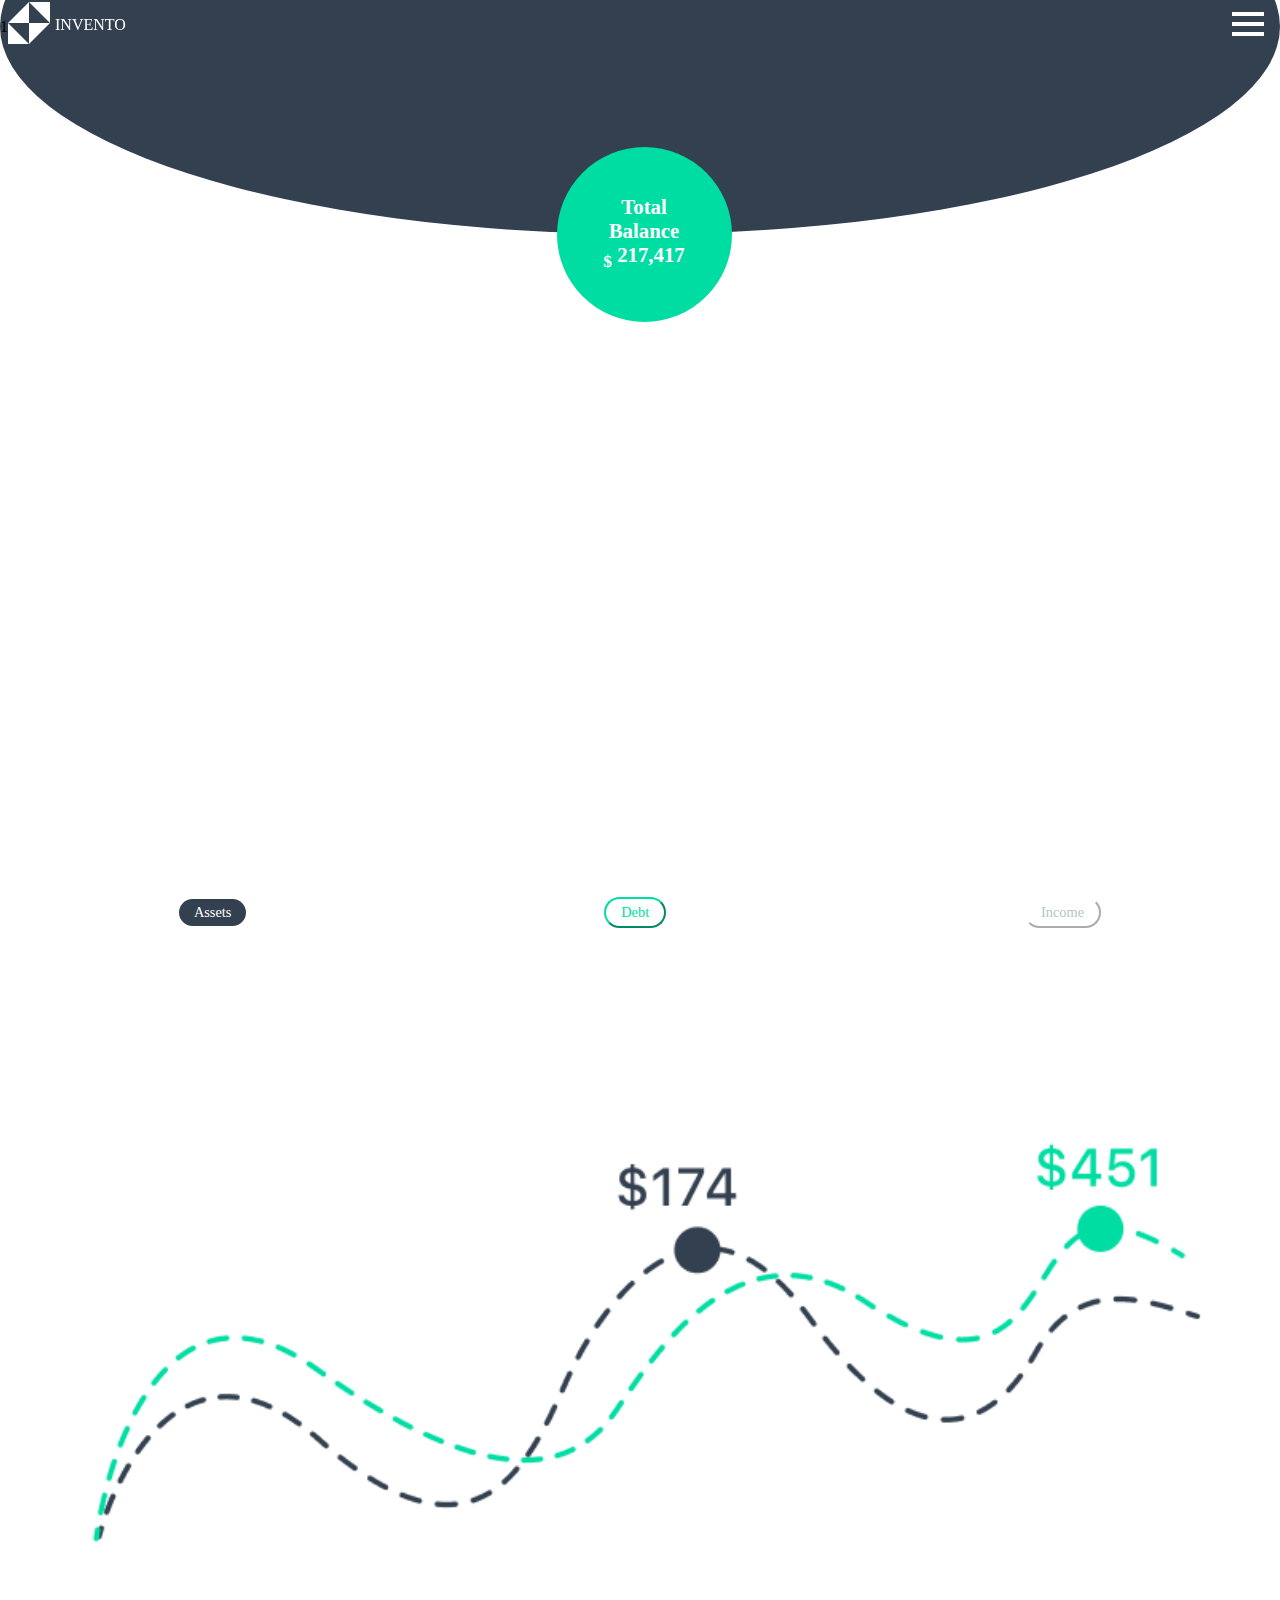
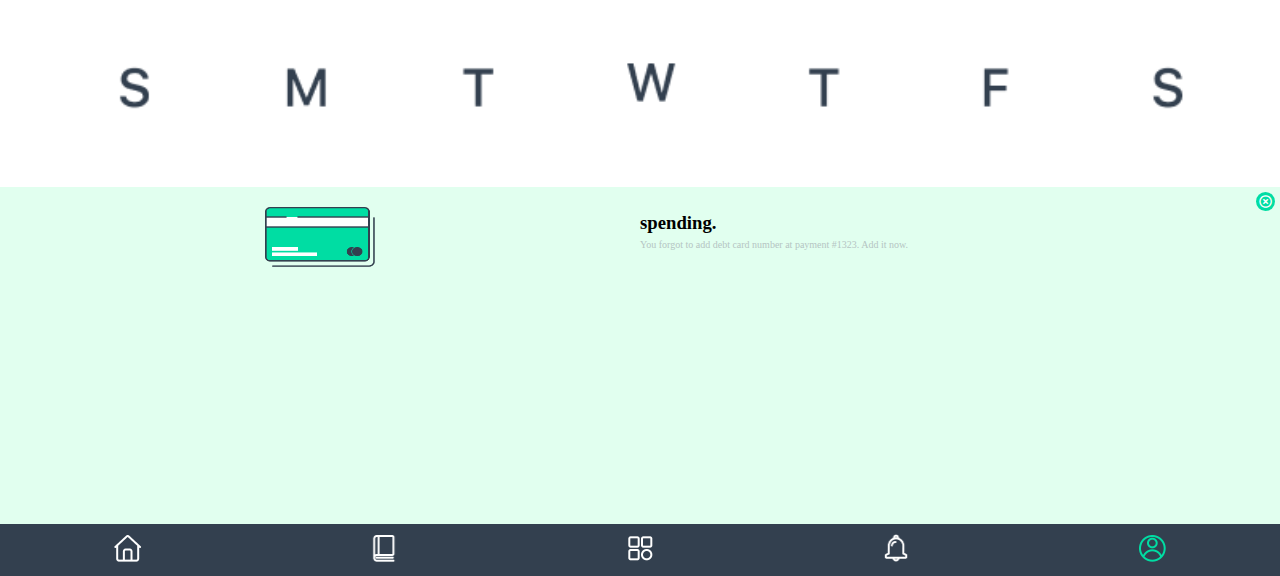
==== view/balance.html @ 16d6e0d0 "style: :lipstick: balance page completed" ====
<!DOCTYPE html>
<html lang="en">
<head>
    <meta charset="UTF-8">
    <meta name="viewport" content="width=device-width, initial-scale=1.0">
    <title>Virtual Wallet</title>
    <link rel="stylesheet" href="../css/balance.css"/>
    <link href='https://unpkg.com/boxicons@2.1.4/css/boxicons.min.css' rel='stylesheet'>
</head>
<body>
    <header class="header">
        <div class="header__logo">
            <div class="logo_icono">
                <img src="../storage/img/icono.png" alt="">
            </div>
            <div class="logo__titulo">invento</div>
        </div>
        <div class="header__menu">
            <i class='bx bx-menu'></i>
        </div>
    </header>

    <main class="main">
        <section class="fondo">
            <div>1</div>
            <section class="total">
                <div class="dinero_total">
                    <h2>Total</h2>
                    <h2>Balance</h2>
                    <h2><sub>$</sub> 217,417</h2>
                </div>
            </section>
        </section>
        <section class="opciones">
            <button class="button_1">Assets</button>
            <button class="button_2">Debt</button>
            <button class="button_3">Income</button>
        </section>
        <section class="graficas">
            <img src="../storage/img/grafica.png">
        </section>
        <section class="anuncio">
            <div class="banner_anuncio">
                <div class="imagen">
                    <img src="../storage/img/tarjeta.png" />
                </div>
                <div class="contenido">
                    <div class="close"><i class='bx bx-x-circle'></i></div>
                        <h3>spending.</h3>
                        <small>You forgot to add debt card number at payment #1323. Add it now.</small>
                </div>
            </div>
        </section>
    </main>

    <footer>
        <ul>
            <li>
                <a href="#"><img src="../storage/img/icon.png" alt=""></a>
            </li>
            <li>
                <a href="#"><img src="../storage/img/icon-1.png" alt=""></a>
            </li>
            <li>
                <a href="#"><img src="../storage/img/icon-2.png" alt=""></a>
            </li>
            <li>
                <a href=""><img src="../storage/img/icon-3.png" alt=""></a>
            </li>
            <li>
                <a href=""><img src="../storage/img/icon-4.png" alt=""></a>
            </li>
        </ul>
    </footer>
</body>
---- css/balance.css ----
@import url(variables.css);

*{
    padding: 0;
    margin: 0;
    box-sizing: border-box;
    font-family: "SF-Pro-Text-Regular";
}

.header{
    width: 100%;
    padding: 0 .5em;
    display: flex;
    flex-direction: row;
    justify-content: space-between;
    align-items: center;
    flex-wrap: nowrap;
    position: sticky;
    z-index: 2;
    top: 0;
}
.header__logo{
    display: flex;
    align-items: center;
    gap: 5px;

}

.logo__icono img{
    width: 3em;
}
.logo__titulo{
    color: var(--color-ternario);
    font-family: "SF-Pro-Text-Bold";
    text-transform: uppercase;
}

.header__menu i{
    font-size: 3em;
    color: var(--color-ternario);
}

.main{
    grid-gap: 10px;
    height: 100%;
    display: grid;
    grid-template-columns: 1fr;
    grid-template-rows: repeat(6, 1fr);
    grid-template-areas: 
    "fondo"
    "."
    "opciones"
    "grafica"
    "grafica"
    "anuncio"
    ;
}

.fondo{
    grid-area: fondo;
    position: absolute;
    display: flex;
    align-items: center;
    bottom: 74%;
    background: var(--color-primario);
    z-index: -2;
    width: 100%;
    height: 415px;
    border-radius: 100%;
}


.total{
    margin-top: 175px;
    width: 100%;
    height: 100%;
    display: flex;
    align-items: center;
    flex-direction: column;
    justify-content: flex-end;
}

.dinero_total{
    background: var(--color-secundario);
    border-radius: 50%;
    display: flex;
    height: 175px;
    width: 175px;
    align-items: center;
    flex-direction: column;
    justify-content: center;
}

.dinero_total h2{
    font-family: "SF-Pro-Text-Bold";
    color: var(--color-ternario);
    font-size: 1.3em;
}

.opciones{
    /* background: blue; */
    grid-area: opciones;
    display: flex;
    align-items: center;
    justify-content: space-around;
}

.opciones button{
    border-radius: 50px;
    font-size: .9em;
    padding: 5px 15px;
    font-family: "SF-Pro-Text-Regular";
    text-transform: capitalize;
    
}

.opciones .button_1{
    border: none;
    background: var(--color-primario);
    color: var(--color-ternario);
}

.opciones .button_2{
    background: var(--color-ternario);
    color: var(--color-secundario);
    border-color: var(--color-secundario);
}

.opciones .button_3{
    background: var(--color-ternario);
    color: var(--color-cuarto);
    border-color: var(--color-ternario);
}


.graficas{
    grid-area: grafica;
    display: flex;
    flex-direction: column;
    justify-content: center;
    align-items: center;
}



.graficas img{
    padding: 10px;
    width: 100%;
    height: 100%;
    object-fit: cover;
}

.anuncio{
    background-color: var(--color-quinto);
    grid-area: anuncio;
}

.banner_anuncio{
    display: grid;
    grid-template-columns: repeat(2, 1fr);
    grid-template-rows: 1fr;
    grid-template-areas:
    "imange contenido"
    ;
}

.imagen{
    grid-area: imange;
    display: flex;
    align-items: center;
    justify-content: center;
}

.imagen img{
    padding: 20px;
    width: 150px;
    height: 100px;
}

.contenido{
    grid-area: contenido;
}


.contenido small{
    font-family: "SF-Pro-Text-Regular";
    color: var(--color-cuarto);
    font-size: 10px;
}

.contenido h3{
    font-family: "SF-Pro-Text-Bold";
}

.close{
    width: 100%;
    text-align: right;
    padding-right: 5px;
    padding-top: 5px;
}

.close i{
    border-radius: 100%;
    padding: 2px;
    font-size: 15px;
    background: var(--color-secundario);
    color: var(--color-ternario);
}


footer{
    width: 100%;
    background: var(--color-primario);
    position: relative;
    bottom: 0;
}
footer ul {
    display: flex;
    justify-content: space-around;
}
footer ul li {
    list-style: none;
    margin: .5em 0;
}
footer ul li a img{
    width: 2em;
}
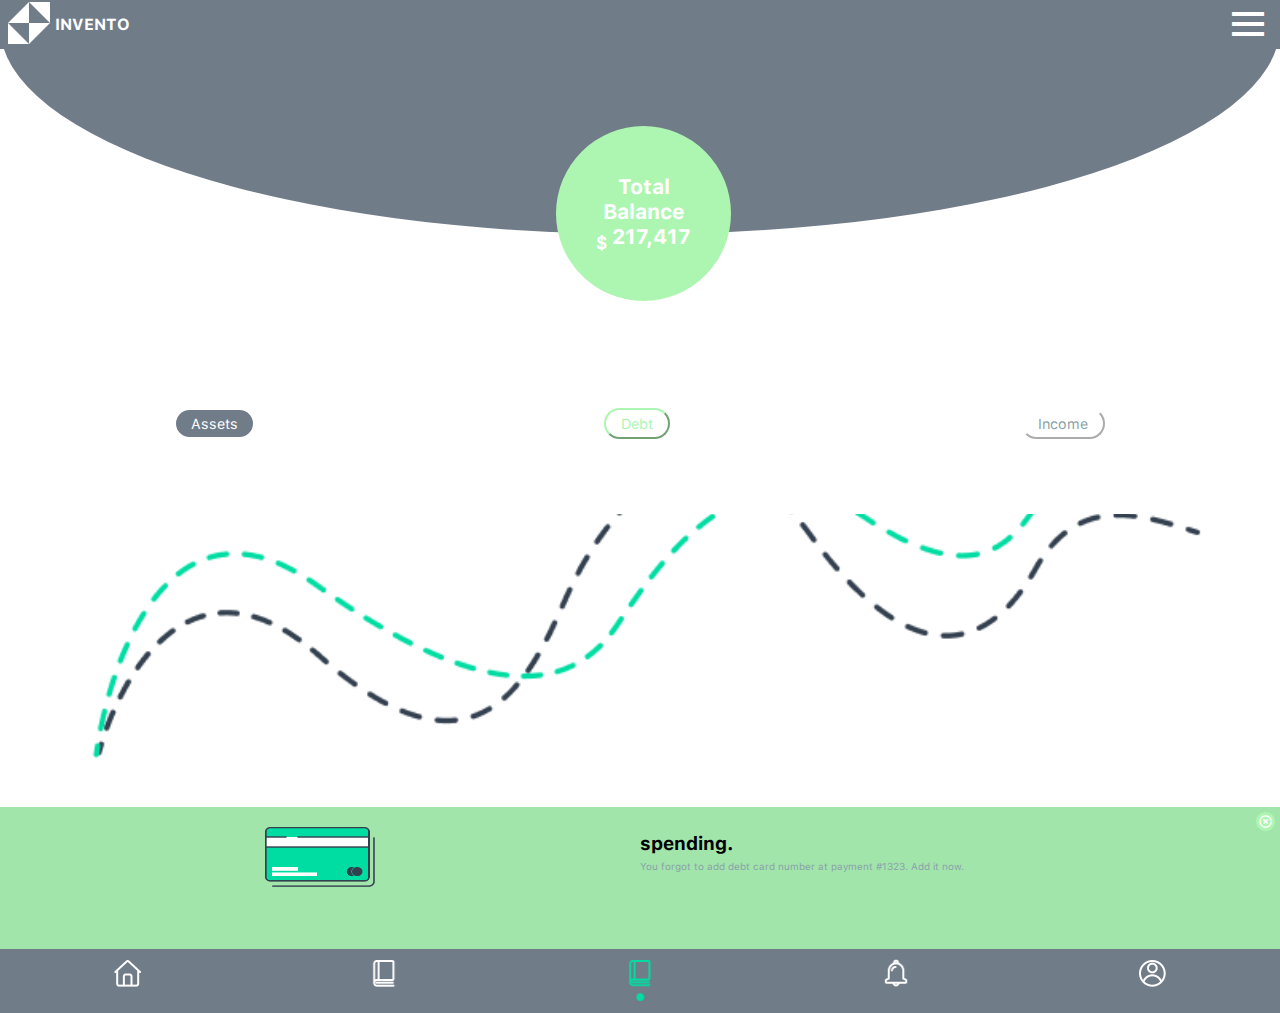
==== commit 7d1da913: "style: :lipstick: font introduction" ====
--- a/view/balance.html
+++ b/view/balance.html
@@ -59,16 +59,16 @@
                 <a href="#"><img src="../storage/img/icon.png" alt=""></a>
             </li>
             <li>
-                <a href="#"><img src="../storage/img/icon-1.png" alt=""></a>
+                <a href="cards.html"><img src="../storage/img/icon-1.png" alt=""></a>
             </li>
             <li>
-                <a href="#"><img src="../storage/img/icon-2.png" alt=""></a>
+                <a href="balance.html"><img src="../storage/img/icon_selector_balance.png" alt=""></a>
             </li>
             <li>
                 <a href=""><img src="../storage/img/icon-3.png" alt=""></a>
             </li>
             <li>
-                <a href=""><img src="../storage/img/icon-4.png" alt=""></a>
+                <a href="/index.html"><img src="../storage/img/user_normal.png" alt=""></a>
             </li>
         </ul>
     </footer>
--- a/css/balance.css
+++ b/css/balance.css
@@ -8,6 +8,7 @@
 }
 
 .header{
+    background: var(--color-primario);
     width: 100%;
     padding: 0 .5em;
     display: flex;
@@ -29,6 +30,7 @@
 .logo__icono img{
     width: 3em;
 }
+
 .logo__titulo{
     color: var(--color-ternario);
     font-family: "SF-Pro-Text-Bold";
@@ -42,7 +44,7 @@
 
 .main{
     grid-gap: 10px;
-    height: 100%;
+    height: 100vh;
     display: grid;
     grid-template-columns: 1fr;
     grid-template-rows: repeat(6, 1fr);
@@ -73,7 +75,7 @@
 .total{
     margin-top: 175px;
     width: 100%;
-    height: 100%;
+    height: 90%;
     display: flex;
     align-items: center;
     flex-direction: column;
